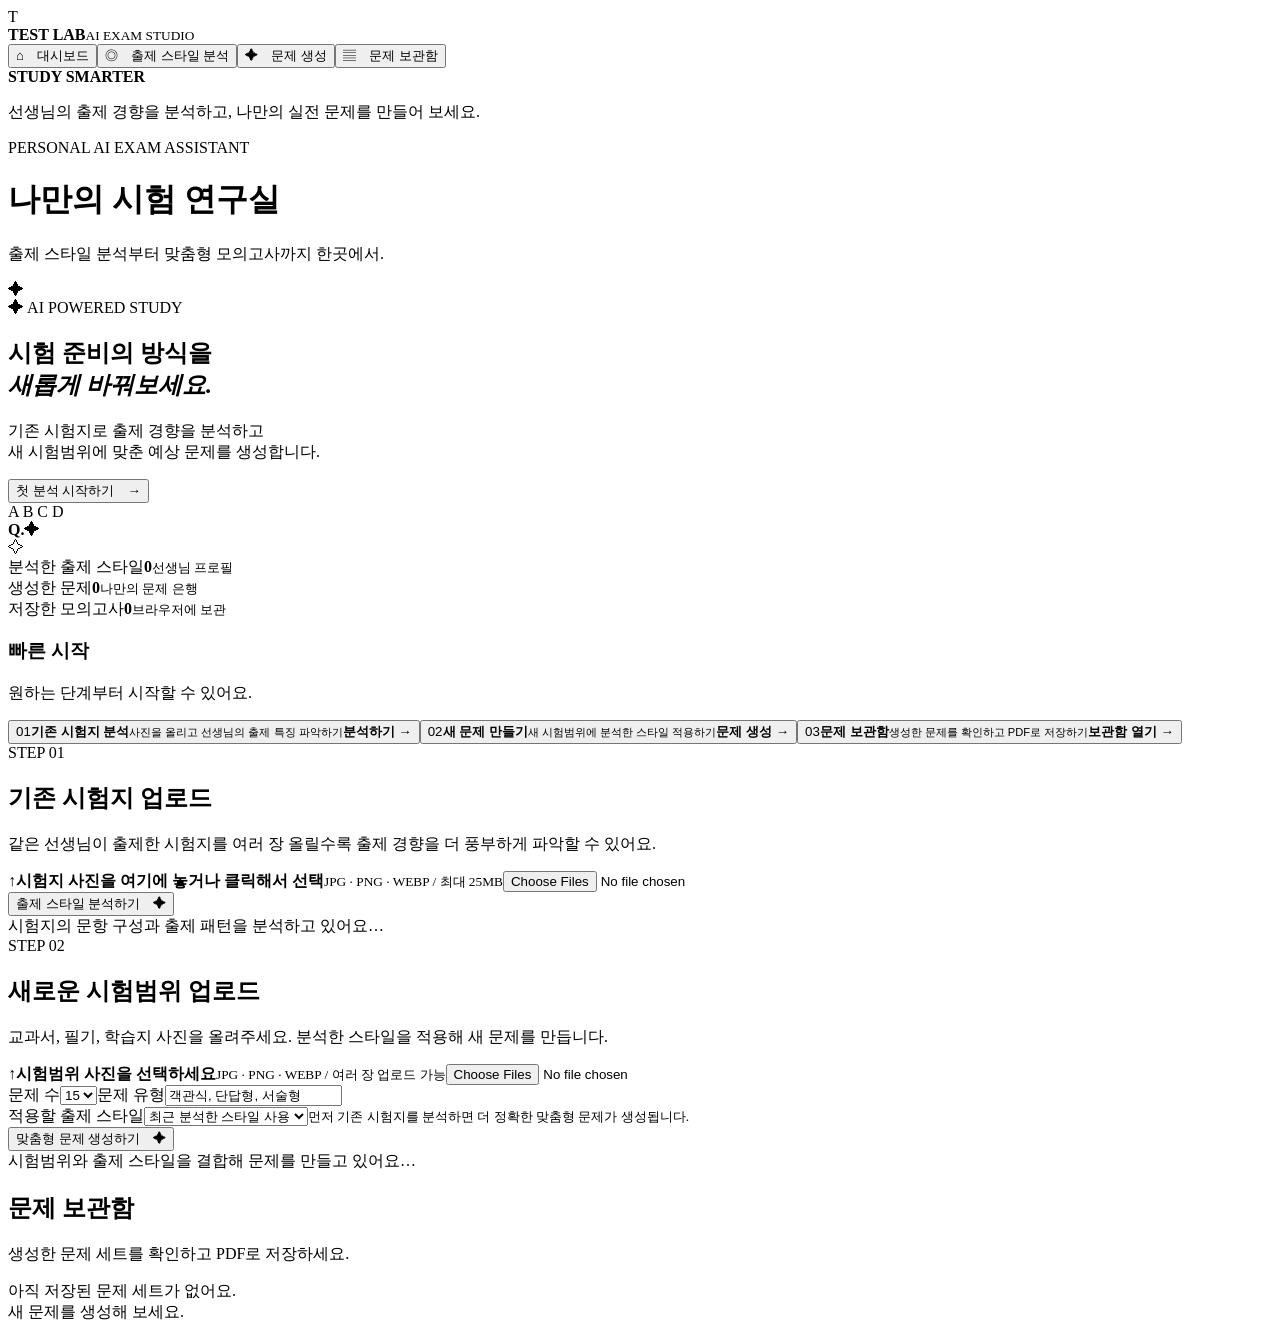
==== templates/index.html @ 15a725f7 "Rename index.html to templates/index.html" ====
<!doctype html>
<html lang="ko"><head><meta charset="utf-8"><meta name="viewport" content="width=device-width,initial-scale=1">
<title>Teacher's Test Lab</title><link rel="stylesheet" href="/static/style.css"></head>
<body><div class="shell">
<aside class="sidebar"><div class="brand"><span class="brand-icon">T</span><div><b>TEST LAB</b><small>AI EXAM STUDIO</small></div></div>
<nav><button class="nav active" data-view="home">⌂　대시보드</button><button class="nav" data-view="style">◎　출제 스타일 분석</button><button class="nav" data-view="create">✦　문제 생성</button><button class="nav" data-view="library">▤　문제 보관함</button></nav>
<div class="side-note"><b>STUDY SMARTER</b><p>선생님의 출제 경향을 분석하고, 나만의 실전 문제를 만들어 보세요.</p></div></aside>
<main><header><div><span class="eyebrow">PERSONAL AI EXAM ASSISTANT</span><h1 id="page-title">나만의 시험 연구실</h1><p id="page-desc">출제 스타일 분석부터 맞춤형 모의고사까지 한곳에서.</p></div><div class="avatar">✦</div></header>
<section id="home" class="view active"><div class="hero"><div><span class="pill">✦ AI POWERED STUDY</span><h2>시험 준비의 방식을<br><em>새롭게 바꿔보세요.</em></h2><p>기존 시험지로 출제 경향을 분석하고<br>새 시험범위에 맞춘 예상 문제를 생성합니다.</p><button class="primary" onclick="showView('style')">첫 분석 시작하기　→</button></div><div class="hero-art"><div class="paper p1">A B C D</div><div class="paper p2"><b>Q.</b><i></i><i></i><i></i><span>✦</span></div><div class="spark">✧</div></div></div>
<div class="stats"><div class="stat"><span>분석한 출제 스타일</span><b id="stat-style">0</b><small>선생님 프로필</small></div><div class="stat"><span>생성한 문제</span><b id="stat-q">0</b><small>나만의 문제 은행</small></div><div class="stat"><span>저장한 모의고사</span><b id="stat-exam">0</b><small>브라우저에 보관</small></div></div>
<div class="section-head"><div><h3>빠른 시작</h3><p>원하는 단계부터 시작할 수 있어요.</p></div></div><div class="cards"><button class="action-card" onclick="showView('style')"><span>01</span><b>기존 시험지 분석</b><small>사진을 올리고 선생님의 출제 특징 파악하기</small><strong>분석하기 →</strong></button><button class="action-card" onclick="showView('create')"><span>02</span><b>새 문제 만들기</b><small>새 시험범위에 분석한 스타일 적용하기</small><strong>문제 생성 →</strong></button><button class="action-card" onclick="showView('library')"><span>03</span><b>문제 보관함</b><small>생성한 문제를 확인하고 PDF로 저장하기</small><strong>보관함 열기 →</strong></button></div></section>
<section id="style" class="view"><div class="panel"><div class="panel-head"><div><span class="step">STEP 01</span><h2>기존 시험지 업로드</h2><p>같은 선생님이 출제한 시험지를 여러 장 올릴수록 출제 경향을 더 풍부하게 파악할 수 있어요.</p></div></div><label class="dropzone" for="style-files"><span class="upload-icon">↑</span><b>시험지 사진을 여기에 놓거나 클릭해서 선택</b><small>JPG · PNG · WEBP / 최대 25MB</small><input id="style-files" type="file" accept="image/png,image/jpeg,image/webp" multiple></label><div id="style-file-list" class="file-list"></div><button id="analyze-btn" class="primary">출제 스타일 분석하기　✦</button><div id="style-loading" class="loading hidden">시험지의 문항 구성과 출제 패턴을 분석하고 있어요…</div><div id="style-result" class="result hidden"></div></div></section>
<section id="create" class="view"><div class="panel"><span class="step">STEP 02</span><h2>새로운 시험범위 업로드</h2><p>교과서, 필기, 학습지 사진을 올려주세요. 분석한 스타일을 적용해 새 문제를 만듭니다.</p><label class="dropzone" for="scope-files"><span class="upload-icon">↑</span><b>시험범위 사진을 선택하세요</b><small>JPG · PNG · WEBP / 여러 장 업로드 가능</small><input id="scope-files" type="file" accept="image/png,image/jpeg,image/webp" multiple></label><div id="scope-file-list" class="file-list"></div>
<div class="form-grid"><label>문제 수<select id="count"><option>10</option><option selected>15</option><option>20</option><option>25</option><option>30</option></select></label><label>문제 유형<input id="types" value="객관식, 단답형, 서술형"></label></div><div class="style-choice"><label>적용할 출제 스타일</label><select id="style-select"><option value="">최근 분석한 스타일 사용</option></select><small id="style-hint">먼저 기존 시험지를 분석하면 더 정확한 맞춤형 문제가 생성됩니다.</small></div><button id="generate-btn" class="primary">맞춤형 문제 생성하기　✦</button><div id="generate-loading" class="loading hidden">시험범위와 출제 스타일을 결합해 문제를 만들고 있어요…</div><div id="generate-error" class="error hidden"></div></div></section>
<section id="library" class="view"><div class="section-head"><div><h2>문제 보관함</h2><p>생성한 문제 세트를 확인하고 PDF로 저장하세요.</p></div></div><div id="library-list" class="library-list"><div class="empty">아직 저장된 문제 세트가 없어요.<br>새 문제를 생성해 보세요.</div></div></section>
</main></div><script src="/static/app.js"></script></body></html>
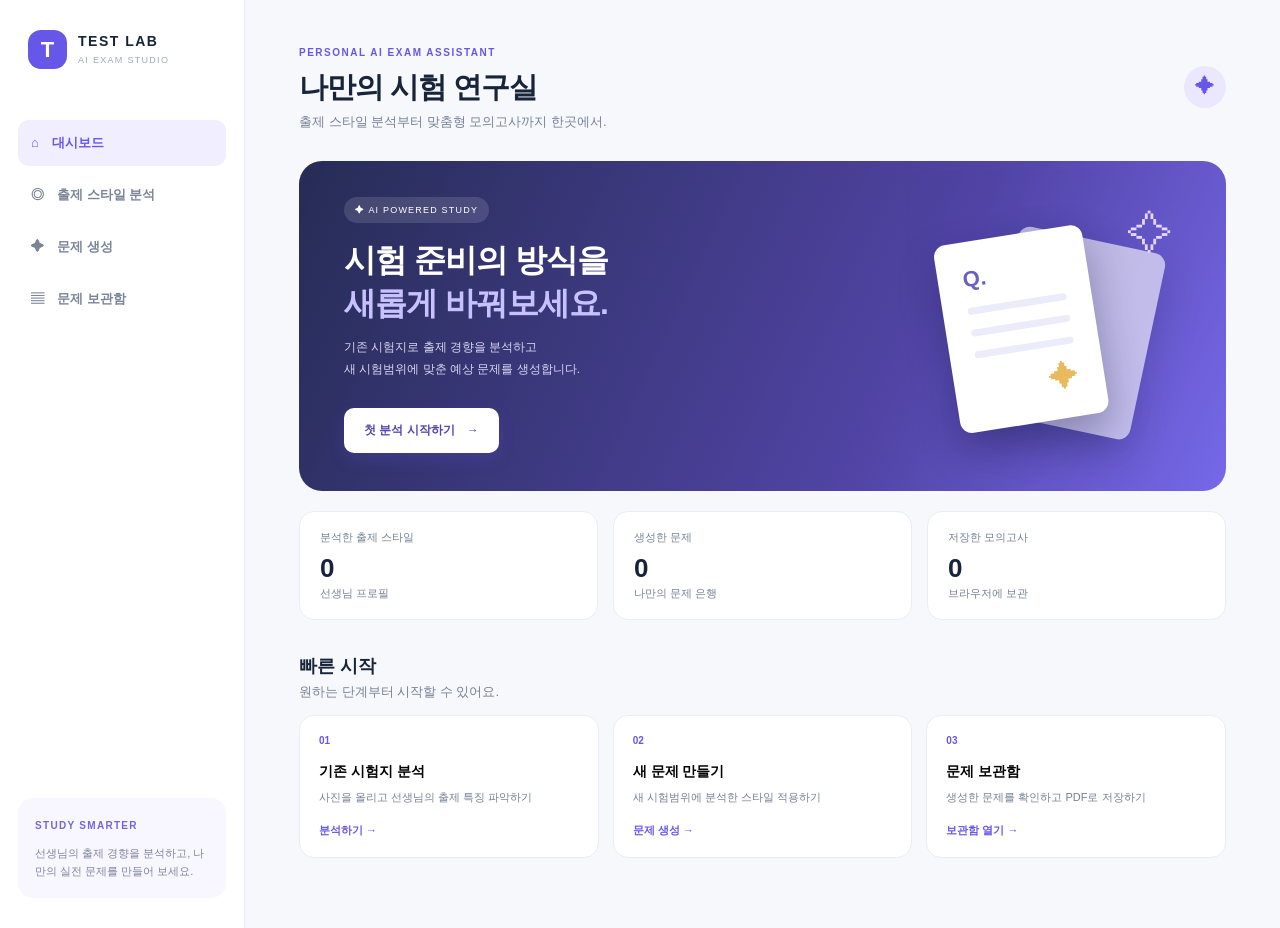
==== commit 20a434ed: "Fix HTML structure in index.html" ====
--- a/templates/index.html
+++ b/templates/index.html
@@ -1,6 +1,11 @@
 <!doctype html>
-<html lang="ko"><head><meta charset="utf-8"><meta name="viewport" content="width=device-width,initial-scale=1">
-<title>Teacher's Test Lab</title><link rel="stylesheet" href="/static/style.css"></head>
+<html lang="ko">
+<head>
+<meta charset="utf-8">
+<meta name="viewport" content="width=device-width,initial-scale=1">
+<title>Teacher's Test Lab</title>
+<link rel="stylesheet" href="/static/style.css?v=2">
+</head>
 <body><div class="shell">
 <aside class="sidebar"><div class="brand"><span class="brand-icon">T</span><div><b>TEST LAB</b><small>AI EXAM STUDIO</small></div></div>
 <nav><button class="nav active" data-view="home">⌂　대시보드</button><button class="nav" data-view="style">◎　출제 스타일 분석</button><button class="nav" data-view="create">✦　문제 생성</button><button class="nav" data-view="library">▤　문제 보관함</button></nav>
--- a/static/style.css
+++ b/static/style.css
@@ -0,0 +1,682 @@
+@import url('https://fonts.googleapis.com/css2?family=DM+Sans:wght@400;500;600;700;800&family=Noto+Sans+KR:wght@400;500;600;700;800&display=swap');
+
+:root {
+  --ink: #17243a;
+  --muted: #758197;
+  --purple: #6657e8;
+  --pale: #f1efff;
+  --line: #e9edf4;
+  --bg: #f7f8fc;
+}
+
+* {
+  box-sizing: border-box;
+}
+
+body {
+  margin: 0;
+  background: var(--bg);
+  color: var(--ink);
+  font-family: 'DM Sans', 'Noto Sans KR', sans-serif;
+}
+
+button, input, select {
+  font-family: inherit;
+}
+
+button {
+  cursor: pointer;
+}
+
+.shell {
+  display: flex;
+  min-height: 100vh;
+}
+
+.sidebar {
+  width: 245px;
+  background: #fff;
+  border-right: 1px solid var(--line);
+  padding: 30px 18px;
+  display: flex;
+  flex-direction: column;
+  flex-shrink: 0;
+}
+
+.brand {
+  display: flex;
+  align-items: center;
+  gap: 11px;
+  padding: 0 10px 48px;
+}
+
+.brand-icon {
+  width: 39px;
+  height: 39px;
+  border-radius: 13px;
+  background: var(--purple);
+  color: white;
+  display: grid;
+  place-items: center;
+  font-weight: 800;
+  font-size: 22px;
+}
+
+.brand b {
+  display: block;
+  font-size: 14px;
+  letter-spacing: 1.5px;
+}
+
+.brand small {
+  font-size: 9px;
+  color: #a0a8b8;
+  letter-spacing: 1.3px;
+}
+
+.nav {
+  width: 100%;
+  border: 0;
+  background: transparent;
+  text-align: left;
+  padding: 14px 13px;
+  margin: 3px 0;
+  border-radius: 11px;
+  color: #7a8497;
+  font-size: 13px;
+  font-weight: 600;
+}
+
+.nav.active,
+.nav:hover {
+  background: var(--pale);
+  color: var(--purple);
+}
+
+.side-note {
+  margin-top: auto;
+  background: #f8f7ff;
+  border-radius: 15px;
+  padding: 17px;
+  color: #7266d9;
+}
+
+.side-note b {
+  font-size: 10px;
+  letter-spacing: 1.3px;
+}
+
+.side-note p {
+  font-size: 11px;
+  line-height: 1.7;
+  color: #7f83a0;
+  margin-bottom: 0;
+}
+
+main {
+  max-width: 1200px;
+  width: 100%;
+  margin: auto;
+  padding: 42px 54px 70px;
+}
+
+header {
+  display: flex;
+  justify-content: space-between;
+  align-items: center;
+  margin-bottom: 30px;
+}
+
+.eyebrow,
+.step {
+  font-size: 10px;
+  font-weight: 800;
+  letter-spacing: 1.5px;
+  color: var(--purple);
+}
+
+h1 {
+  font-size: 29px;
+  margin: 8px 0 5px;
+  letter-spacing: -1px;
+}
+
+header p,
+.panel p,
+.section-head p {
+  margin: 0;
+  color: var(--muted);
+  font-size: 13px;
+}
+
+.avatar {
+  width: 42px;
+  height: 42px;
+  border-radius: 50%;
+  background: #eae7ff;
+  color: var(--purple);
+  display: grid;
+  place-items: center;
+  font-size: 20px;
+}
+
+.view {
+  display: none;
+}
+
+.view.active {
+  display: block;
+}
+
+.hero {
+  min-height: 300px;
+  border-radius: 23px;
+  background: linear-gradient(115deg, #262c55, #5144a5 65%, #7769e9);
+  color: white;
+  padding: 38px 45px;
+  display: flex;
+  justify-content: space-between;
+  overflow: hidden;
+  position: relative;
+}
+
+.pill {
+  font-size: 9px;
+  letter-spacing: 1.2px;
+  background: #ffffff20;
+  padding: 8px 11px;
+  border-radius: 20px;
+}
+
+.hero h2 {
+  font-size: 32px;
+  line-height: 1.35;
+  margin: 22px 0 10px;
+  letter-spacing: -1px;
+}
+
+.hero em {
+  font-style: normal;
+  color: #c7c1ff;
+}
+
+.hero p {
+  font-size: 12px;
+  line-height: 1.8;
+  color: #d9d8f0;
+}
+
+.primary {
+  background: var(--purple);
+  border: 0;
+  color: #fff;
+  border-radius: 10px;
+  padding: 14px 20px;
+  font-weight: 700;
+  font-size: 12px;
+  margin-top: 15px;
+  box-shadow: 0 7px 16px #6557e833;
+  transition: .2s;
+}
+
+.primary:hover {
+  transform: translateY(-2px);
+  filter: brightness(1.08);
+}
+
+.hero .primary {
+  background: #fff;
+  color: #5144b4;
+}
+
+.hero-art {
+  width: 280px;
+  position: relative;
+  display: grid;
+  place-items: center;
+}
+
+.paper {
+  position: absolute;
+  width: 150px;
+  height: 190px;
+  border-radius: 12px;
+  background: #fff;
+  color: #6b62bd;
+  box-shadow: 0 18px 40px #16183e55;
+  padding: 20px;
+  font-size: 12px;
+}
+
+.p1 {
+  transform: rotate(12deg) translate(34px, 0);
+  opacity: .6;
+}
+
+.p2 {
+  transform: rotate(-9deg) translate(-20px, 0);
+  padding: 25px;
+}
+
+.p2 b {
+  font-size: 22px;
+}
+
+.p2 i {
+  display: block;
+  height: 7px;
+  background: #ecebfa;
+  border-radius: 5px;
+  margin: 15px 0;
+}
+
+.p2 span {
+  font-size: 30px;
+  float: right;
+  color: #e9b95d;
+}
+
+.spark {
+  position: absolute;
+  font-size: 45px;
+  color: #e7d8ff;
+  right: 8px;
+  top: 10px;
+}
+
+.stats {
+  display: grid;
+  grid-template-columns: repeat(3, 1fr);
+  gap: 15px;
+  margin: 20px 0 34px;
+}
+
+.stat {
+  background: white;
+  border: 1px solid var(--line);
+  border-radius: 15px;
+  padding: 18px 20px;
+}
+
+.stat span,
+.stat small {
+  display: block;
+  color: var(--muted);
+  font-size: 11px;
+}
+
+.stat b {
+  display: block;
+  font-size: 26px;
+  margin: 8px 0 2px;
+}
+
+.section-head {
+  display: flex;
+  justify-content: space-between;
+  align-items: center;
+  margin: 24px 0 14px;
+}
+
+.section-head h3,
+.section-head h2 {
+  margin: 0 0 5px;
+  font-size: 18px;
+}
+
+.cards {
+  display: grid;
+  grid-template-columns: repeat(3, 1fr);
+  gap: 14px;
+}
+
+.action-card {
+  text-align: left;
+  background: white;
+  border: 1px solid var(--line);
+  border-radius: 15px;
+  padding: 19px;
+  transition: .2s;
+}
+
+.action-card:hover {
+  border-color: #c8c1ff;
+  transform: translateY(-3px);
+  box-shadow: 0 8px 20px #6657e812;
+}
+
+.action-card span {
+  display: block;
+  color: var(--purple);
+  font-size: 10px;
+  font-weight: 800;
+  margin-bottom: 17px;
+}
+
+.action-card b,
+.action-card small,
+.action-card strong {
+  display: block;
+}
+
+.action-card b {
+  font-size: 14px;
+}
+
+.action-card small {
+  color: var(--muted);
+  font-size: 11px;
+  line-height: 1.6;
+  margin: 8px 0 17px;
+}
+
+.action-card strong {
+  font-size: 11px;
+  color: var(--purple);
+}
+
+.panel {
+  background: white;
+  border: 1px solid var(--line);
+  border-radius: 19px;
+  padding: 30px;
+  max-width: 850px;
+}
+
+.panel h2 {
+  margin: 9px 0;
+  font-size: 22px;
+}
+
+.dropzone {
+  border: 1.5px dashed #c9c5ee;
+  border-radius: 15px;
+  background: #fbfaff;
+  min-height: 170px;
+  margin: 24px 0 12px;
+  display: flex;
+  align-items: center;
+  justify-content: center;
+  flex-direction: column;
+  gap: 8px;
+  cursor: pointer;
+  text-align: center;
+  transition: .2s;
+}
+
+.dropzone:hover {
+  background: #f2f0ff;
+  border-color: var(--purple);
+}
+
+.upload-icon {
+  width: 36px;
+  height: 36px;
+  border-radius: 11px;
+  background: #eceaff;
+  color: var(--purple);
+  display: grid;
+  place-items: center;
+  font-size: 22px;
+}
+
+.dropzone b {
+  font-size: 13px;
+}
+
+.dropzone small,
+.style-choice small {
+  color: var(--muted);
+  font-size: 10px;
+}
+
+.dropzone input {
+  display: none;
+}
+
+.file-list {
+  font-size: 11px;
+  color: #69758a;
+}
+
+.file-list span {
+  display: inline-block;
+  background: #f0effb;
+  padding: 7px 10px;
+  border-radius: 7px;
+  margin: 3px;
+}
+
+.form-grid {
+  display: grid;
+  grid-template-columns: 1fr 2fr;
+  gap: 14px;
+  margin: 22px 0;
+}
+
+.form-grid label,
+.style-choice > label {
+  font-size: 11px;
+  font-weight: 700;
+}
+
+.form-grid select,
+.form-grid input,
+.style-choice select {
+  display: block;
+  width: 100%;
+  margin-top: 8px;
+  padding: 12px;
+  border: 1px solid var(--line);
+  border-radius: 9px;
+  background: #fff;
+  color: var(--ink);
+  font-size: 12px;
+}
+
+.style-choice {
+  margin: 18px 0;
+}
+
+.style-choice select {
+  max-width: 420px;
+}
+
+.style-choice small {
+  display: block;
+  margin-top: 7px;
+}
+
+.loading {
+  margin-top: 18px;
+  color: var(--purple);
+  font-size: 12px;
+}
+
+.hidden {
+  display: none !important;
+}
+
+.result {
+  margin-top: 24px;
+  border-top: 1px solid var(--line);
+  padding-top: 20px;
+}
+
+.result h3 {
+  font-size: 16px;
+}
+
+.result p,
+.result li {
+  font-size: 12px;
+  line-height: 1.8;
+  color: #566177;
+}
+
+.tag {
+  display: inline-block;
+  background: #f0efff;
+  color: #6255d6;
+  padding: 6px 9px;
+  border-radius: 20px;
+  font-size: 10px;
+  margin: 3px;
+}
+
+.error {
+  color: #c34e5c;
+  font-size: 12px;
+  margin-top: 14px;
+}
+
+.library-list {
+  display: grid;
+  gap: 12px;
+}
+
+.library-item {
+  background: white;
+  border: 1px solid var(--line);
+  border-radius: 14px;
+  padding: 18px;
+  display: flex;
+  justify-content: space-between;
+  align-items: center;
+}
+
+.library-item b {
+  font-size: 13px;
+}
+
+.library-item small {
+  display: block;
+  color: var(--muted);
+  margin-top: 6px;
+}
+
+.library-item button {
+  border: 1px solid var(--line);
+  background: white;
+  color: var(--purple);
+  padding: 9px 12px;
+  border-radius: 8px;
+}
+
+.empty {
+  background: #fff;
+  border: 1px dashed #d9dce7;
+  padding: 45px;
+  text-align: center;
+  color: var(--muted);
+  border-radius: 15px;
+  font-size: 12px;
+  line-height: 2;
+}
+
+@media(max-width:850px) {
+  .sidebar {
+    width: 190px;
+  }
+
+  main {
+    padding: 30px 25px;
+  }
+
+  .hero-art {
+    width: 180px;
+  }
+
+  .hero {
+    padding: 30px;
+  }
+
+  .cards {
+    grid-template-columns: 1fr;
+  }
+
+  .stats {
+    gap: 8px;
+  }
+
+  .stat {
+    padding: 13px;
+  }
+
+  .stat b {
+    font-size: 22px;
+  }
+}
+
+@media(max-width:620px) {
+  .shell {
+    display: block;
+  }
+
+  .sidebar {
+    width: 100%;
+    padding: 14px;
+    display: block;
+    border-right: 0;
+    border-bottom: 1px solid var(--line);
+  }
+
+  .brand {
+    padding: 0 5px 12px;
+  }
+
+  .sidebar nav {
+    display: flex;
+    overflow-x: auto;
+  }
+
+  .nav {
+    white-space: nowrap;
+    width: auto;
+    padding: 10px;
+    font-size: 11px;
+  }
+
+  .side-note {
+    display: none;
+  }
+
+  main {
+    padding: 25px 16px;
+  }
+
+  .hero {
+    padding: 25px;
+    min-height: 270px;
+  }
+
+  .hero h2 {
+    font-size: 25px;
+  }
+
+  .hero-art {
+    width: 100px;
+    opacity: .7;
+  }
+
+  .paper {
+    width: 100px;
+    height: 140px;
+  }
+
+  .p2 {
+    padding: 15px;
+  }
+
+  .stats {
+    grid-template-columns: 1fr;
+  }
+
+  .form-grid {
+    grid-template-columns: 1fr;
+  }
+
+  .panel {
+    padding: 20px;
+  }
+}
